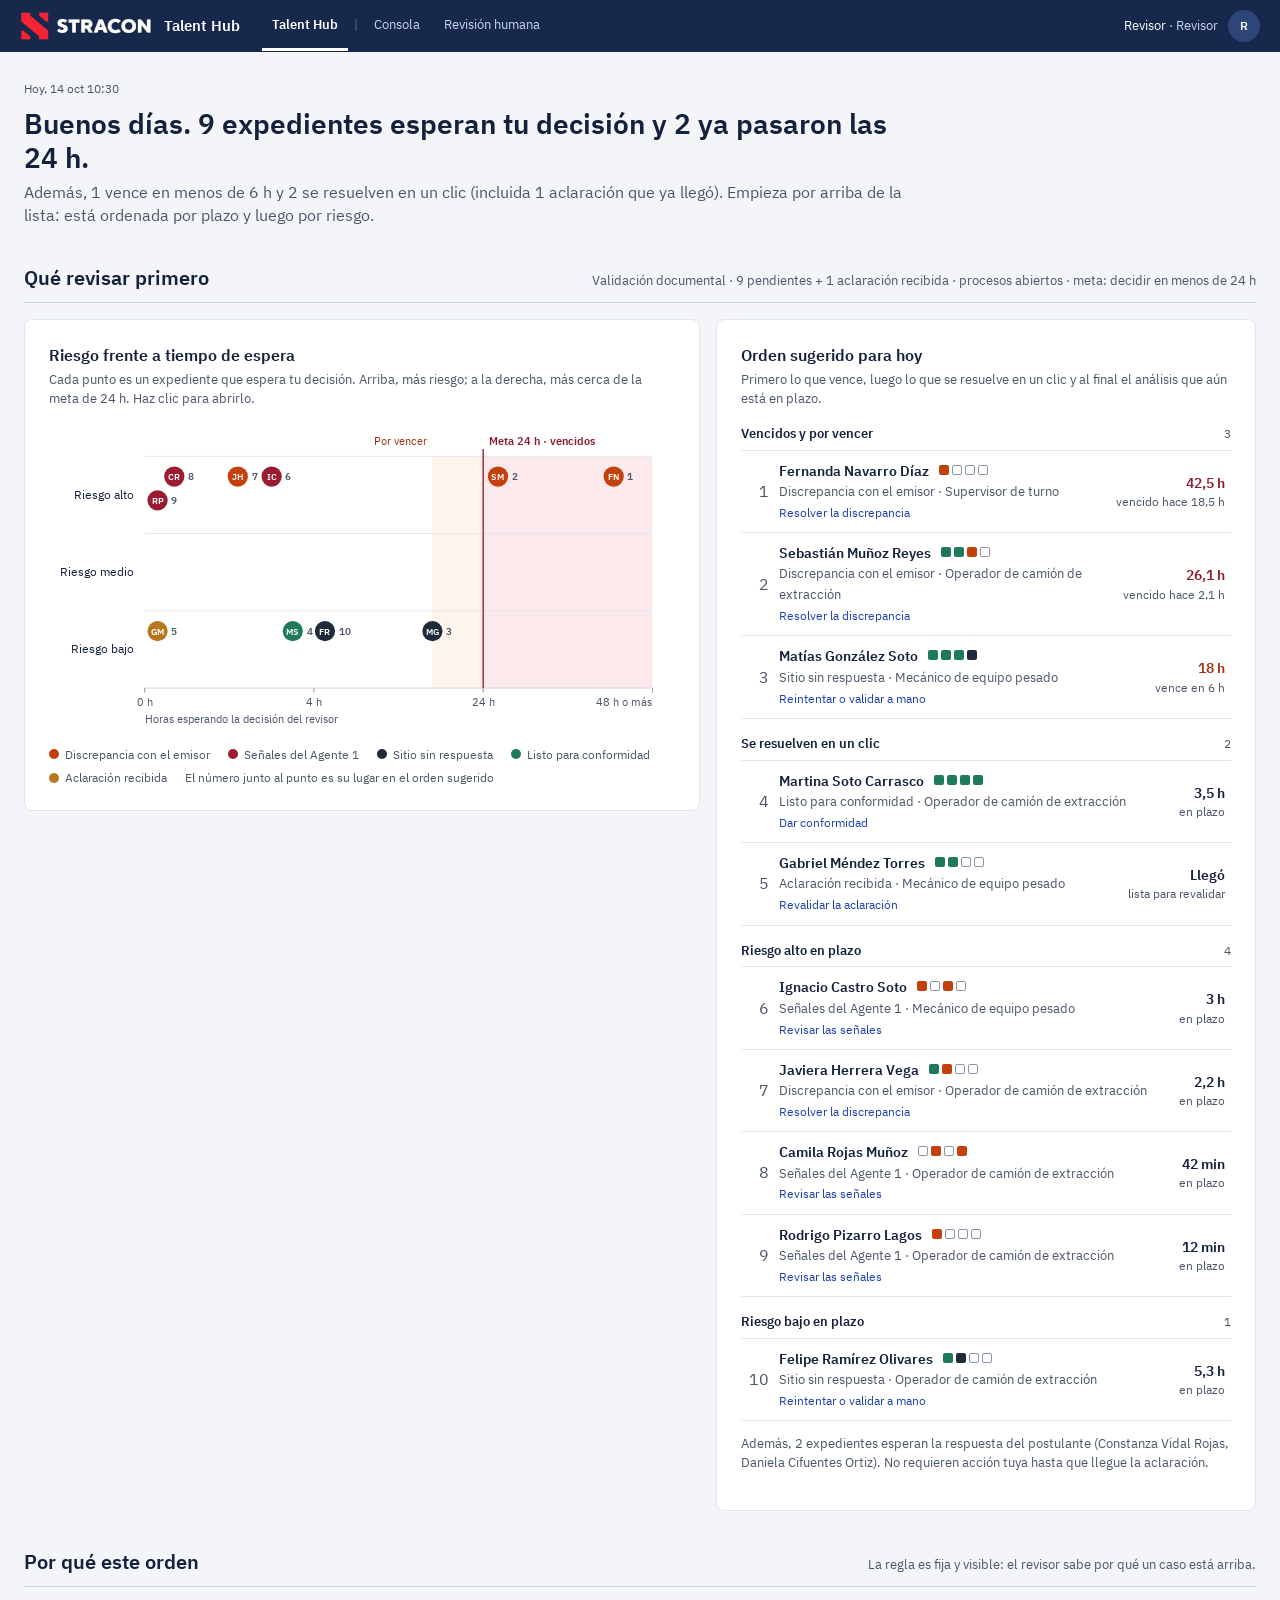
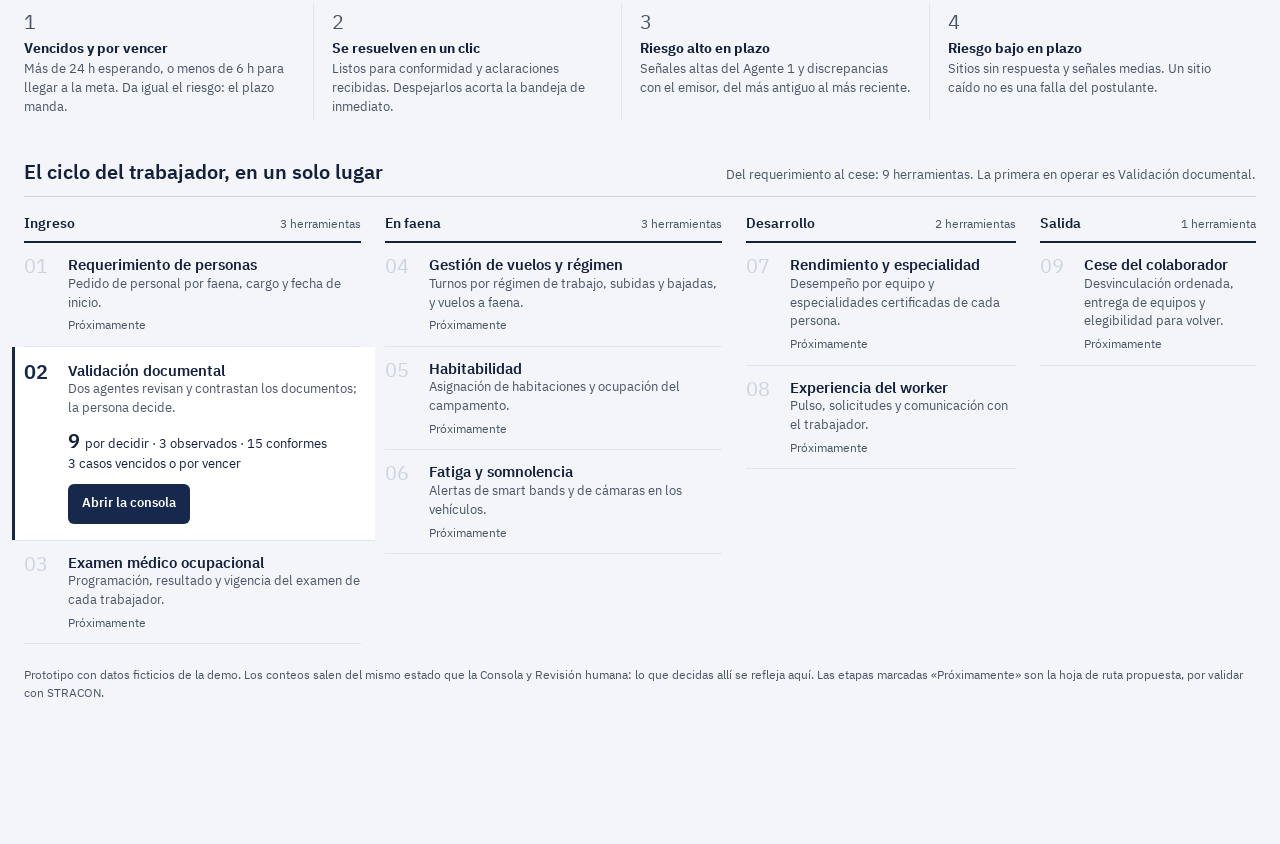
==== index.html @ 0e09277e "Sitio de demo: Talent Hub y validación documental (solo archivos de la demo) Co-Authored-By: Claude " ====
<!doctype html>
<html lang="es"><head><meta charset="utf-8"><meta name="robots" content="noindex, nofollow"><title>Talent Hub – STRACON (prototipo)</title>
<meta http-equiv="refresh" content="0; url=TalentHub.html"></head>
<body><a href="TalentHub.html">Abrir el prototipo</a></body></html>
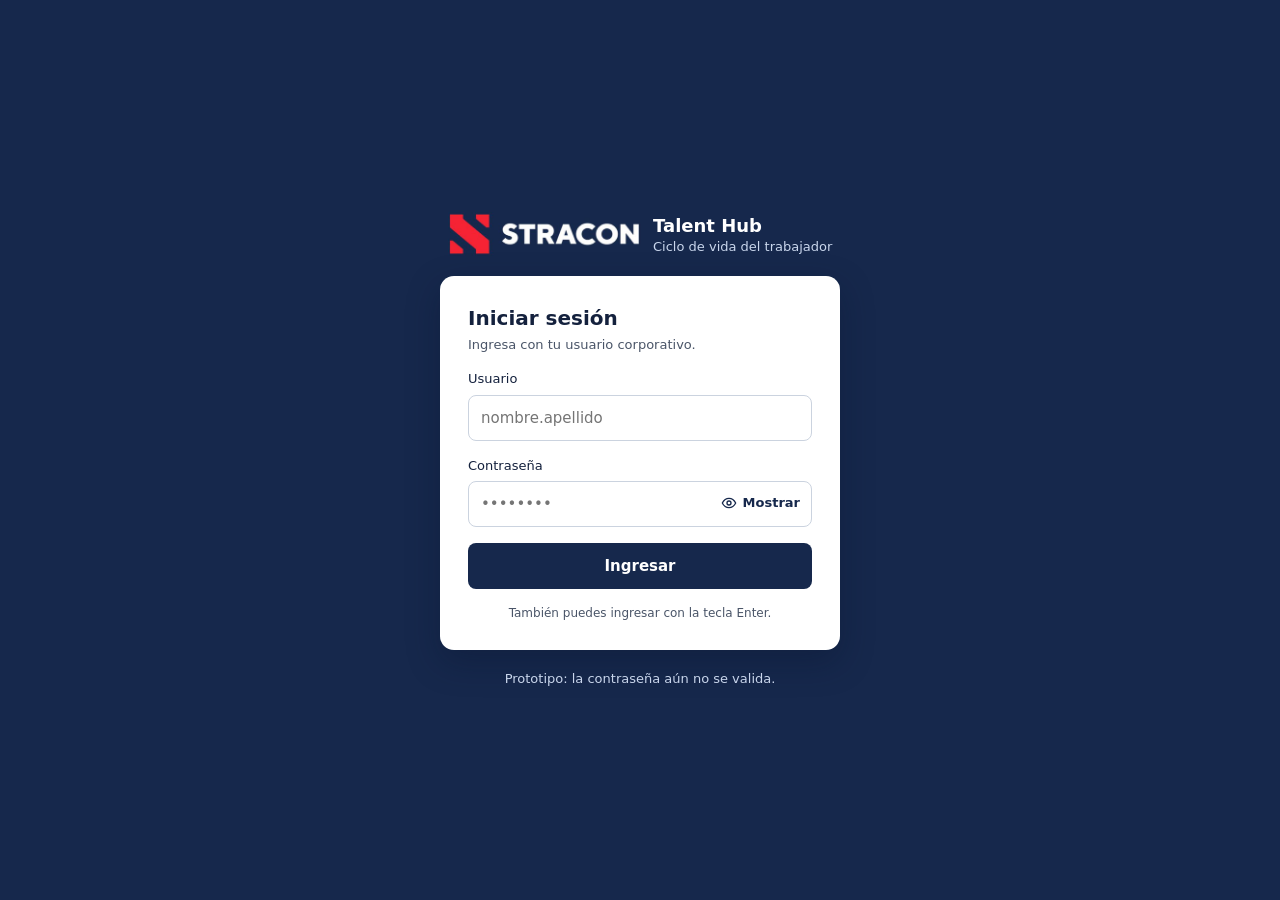
==== commit 01c750d0: "Talent Hub como plataforma y Validación documental como módulo - Inicio de Talent Hub con «Inicio | " ====
--- a/index.html
+++ b/index.html
@@ -1,4 +1,4 @@
 <!doctype html>
 <html lang="es"><head><meta charset="utf-8"><meta name="robots" content="noindex, nofollow"><title>Talent Hub – STRACON (prototipo)</title>
-<meta http-equiv="refresh" content="0; url=TalentHub.html"></head>
-<body><a href="TalentHub.html">Abrir el prototipo</a></body></html>
+<meta http-equiv="refresh" content="0; url=Login.dc.html"></head>
+<body><a href="Login.dc.html">Abrir el prototipo</a></body></html>
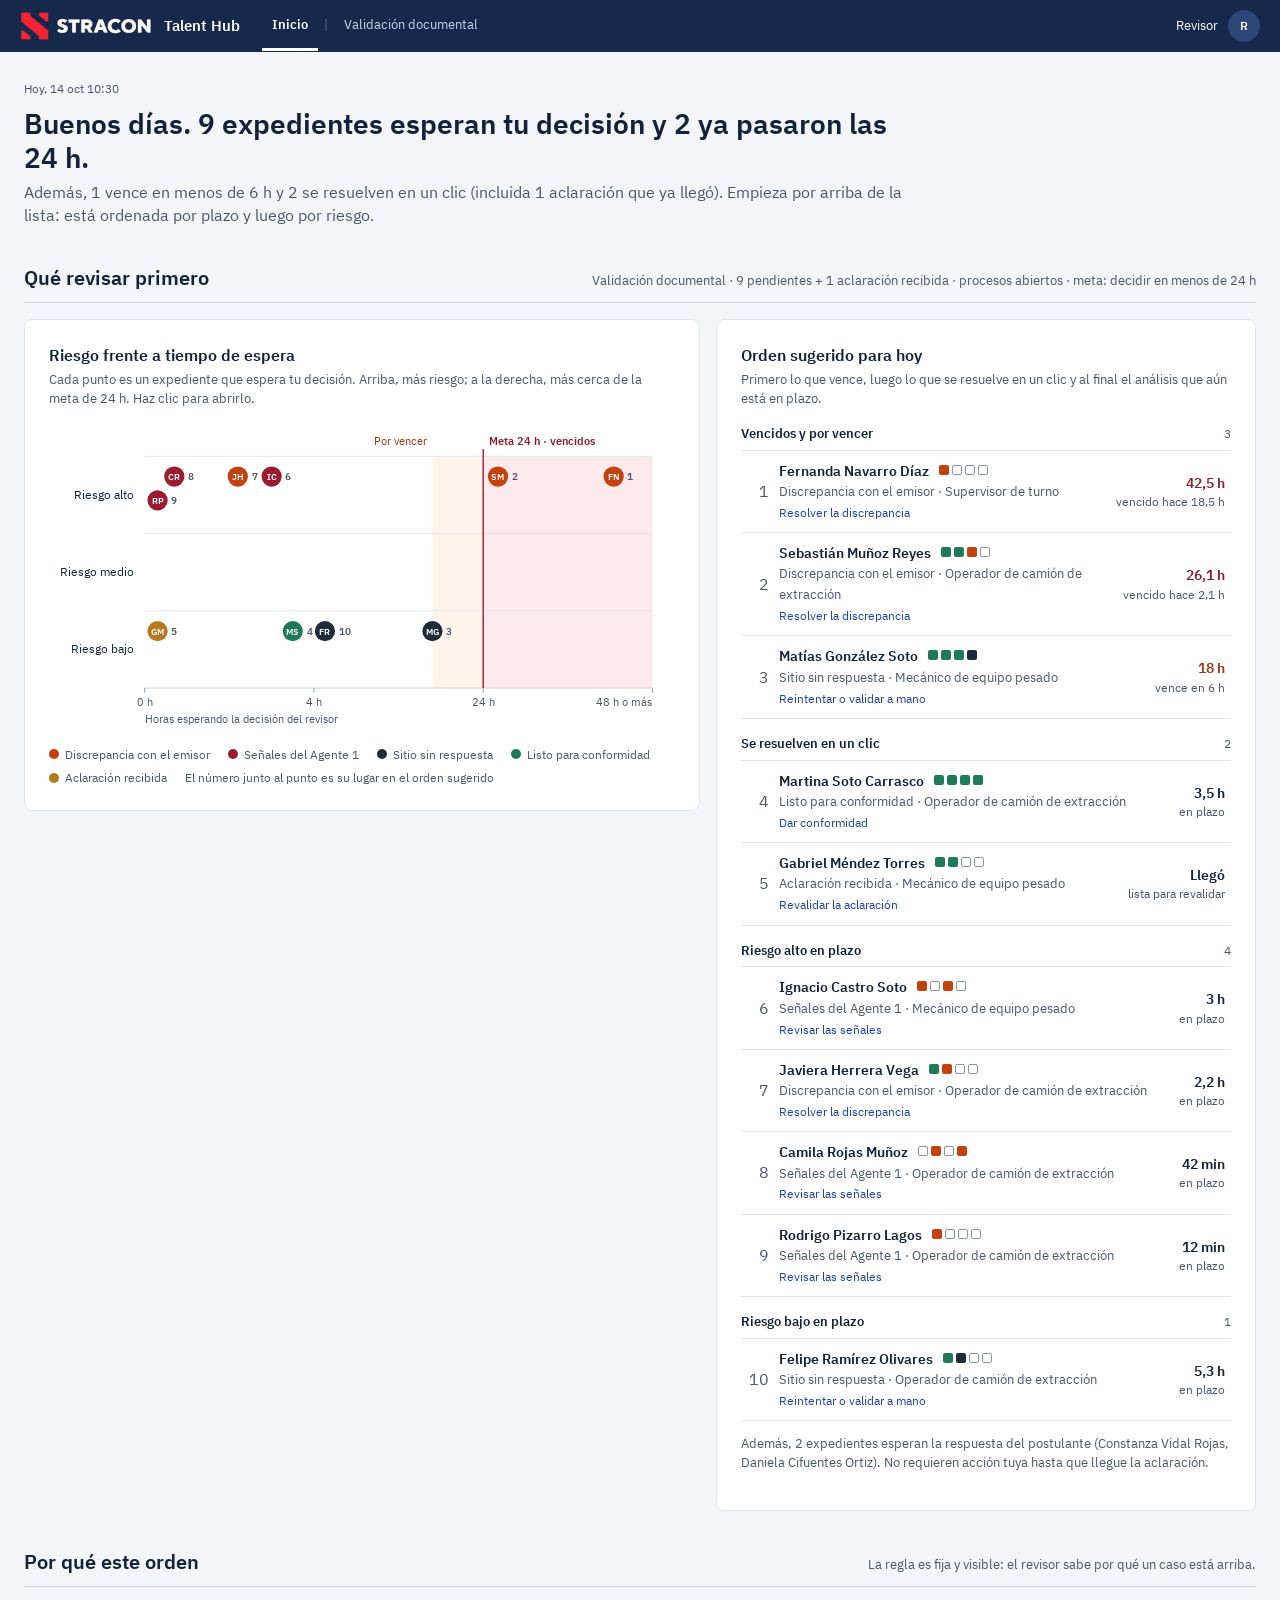
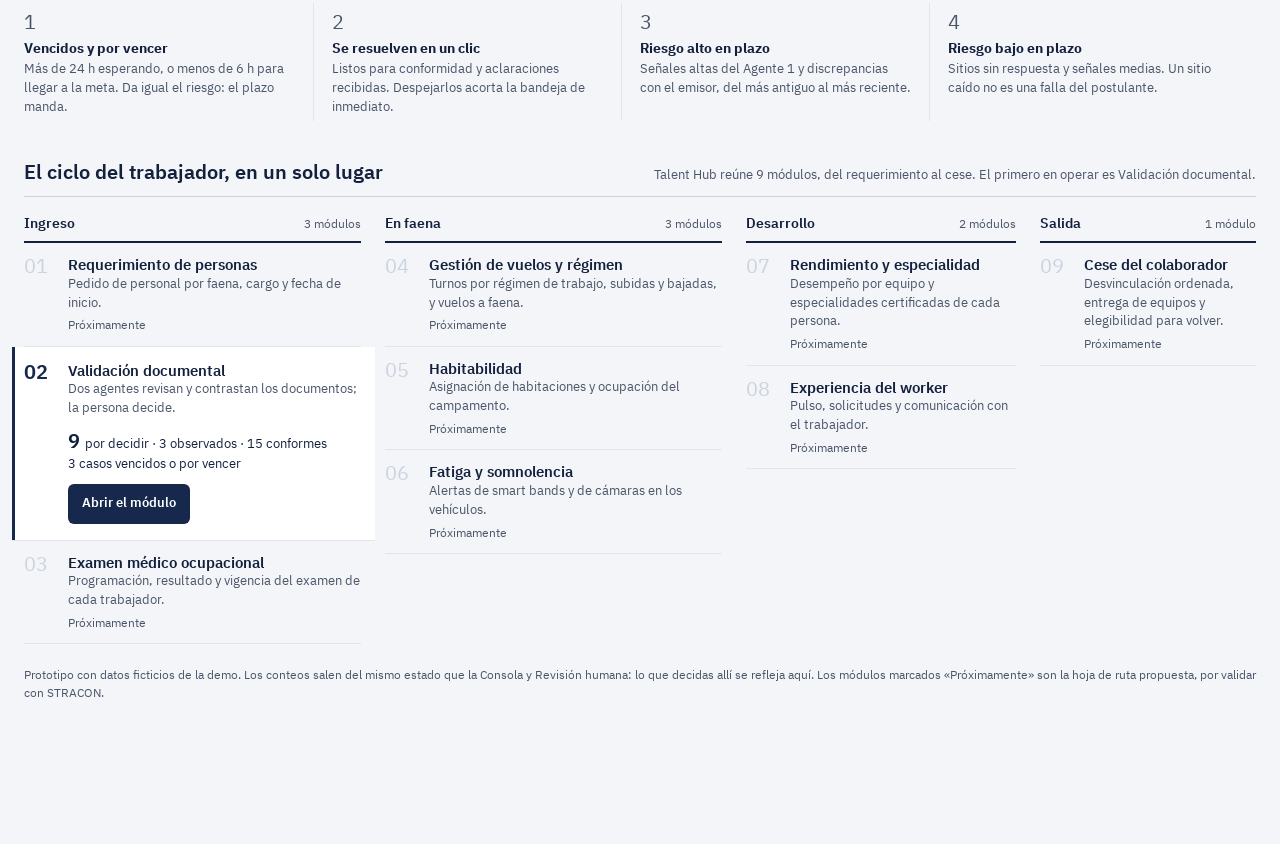
==== commit 82644fee: "La página pública abre directo en el Inicio de Talent Hub Co-Authored-By: Claude Opus 5.5 <noreply@a" ====
--- a/index.html
+++ b/index.html
@@ -1,4 +1,4 @@
 <!doctype html>
 <html lang="es"><head><meta charset="utf-8"><meta name="robots" content="noindex, nofollow"><title>Talent Hub – STRACON (prototipo)</title>
-<meta http-equiv="refresh" content="0; url=Login.dc.html"></head>
-<body><a href="Login.dc.html">Abrir el prototipo</a></body></html>
+<meta http-equiv="refresh" content="0; url=TalentHub.html"></head>
+<body><a href="TalentHub.html">Abrir el prototipo</a></body></html>
